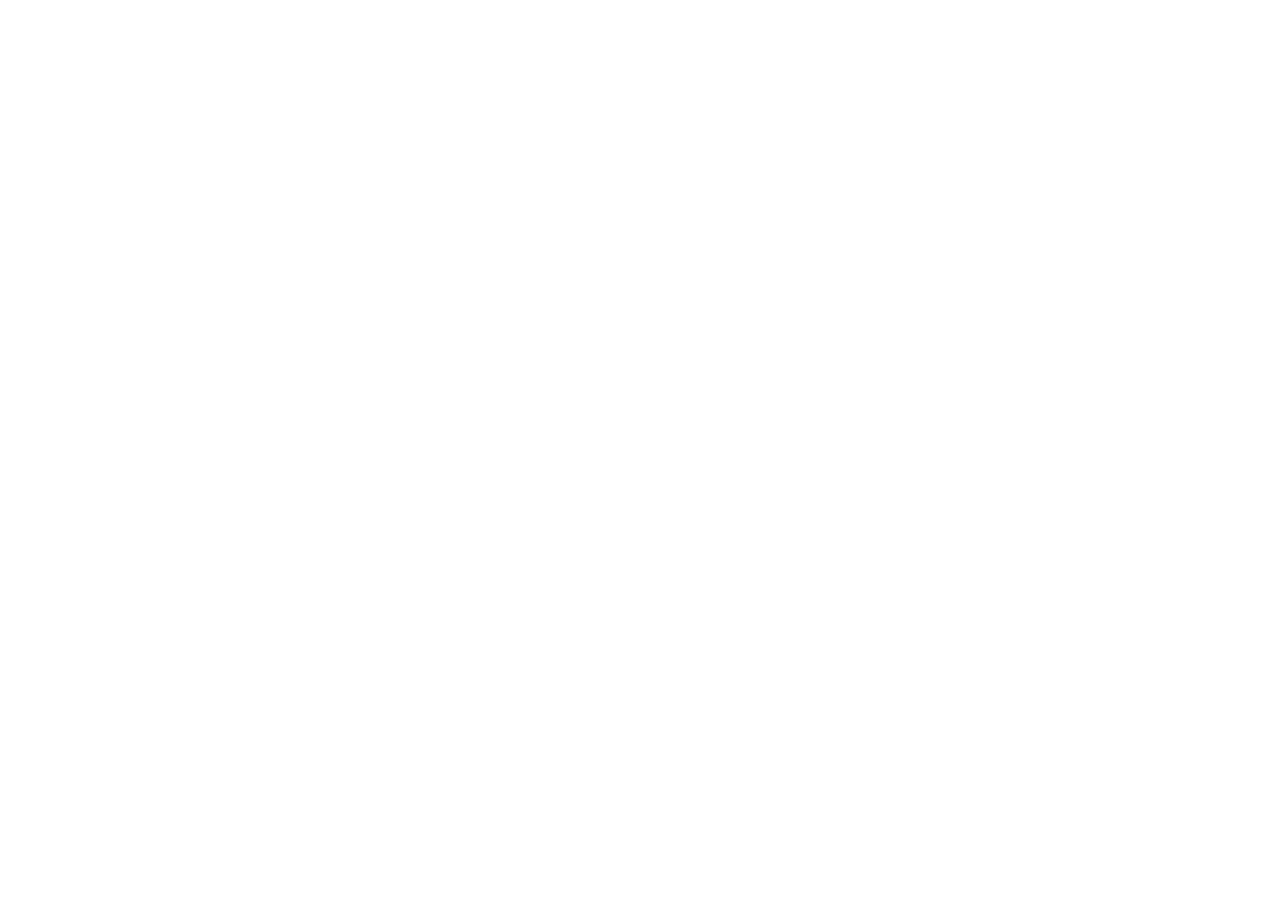
==== about/index.html @ 69d8d815 "Add files via upload" ====
<!DOCTYPE html>
<html lang="en">
<head>
  <meta charset="UTF-8">
  <meta http-equiv="X-UA-Compatible" content="IE=edge">
  <meta name="viewport" content="width=device-width, initial-scale=1.0">
  <title>Document</title>
</head>
<body>
  
</body>
</html>
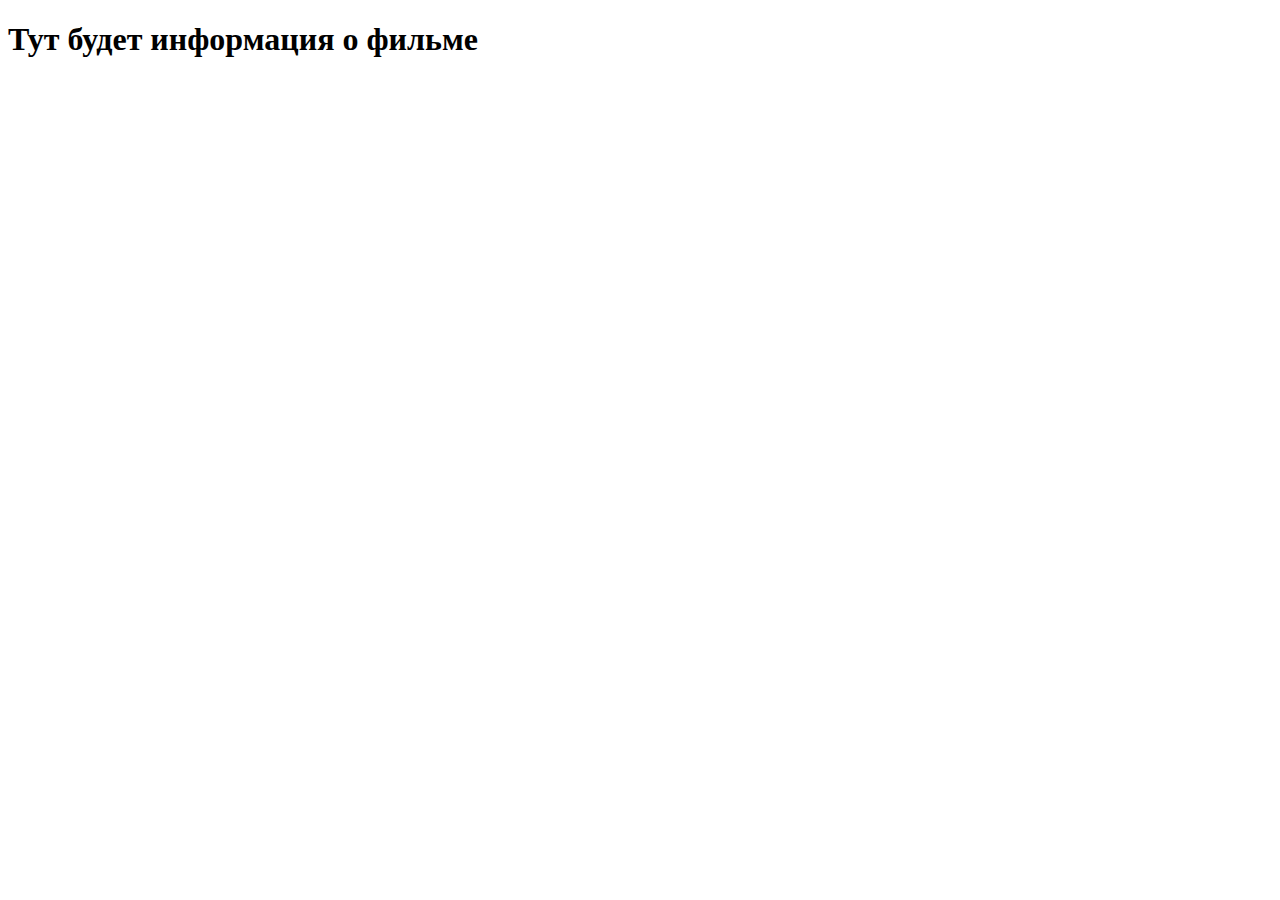
==== commit 32df81b8: "Update index.html" ====
--- a/about/index.html
+++ b/about/index.html
@@ -4,9 +4,9 @@
   <meta charset="UTF-8">
   <meta http-equiv="X-UA-Compatible" content="IE=edge">
   <meta name="viewport" content="width=device-width, initial-scale=1.0">
-  <title>Document</title>
+  <title>Venom 2 - о фильме</title>
 </head>
 <body>
-  
+  <h1>Тут будет информация о фильме</h1>
 </body>
-</html>+</html>
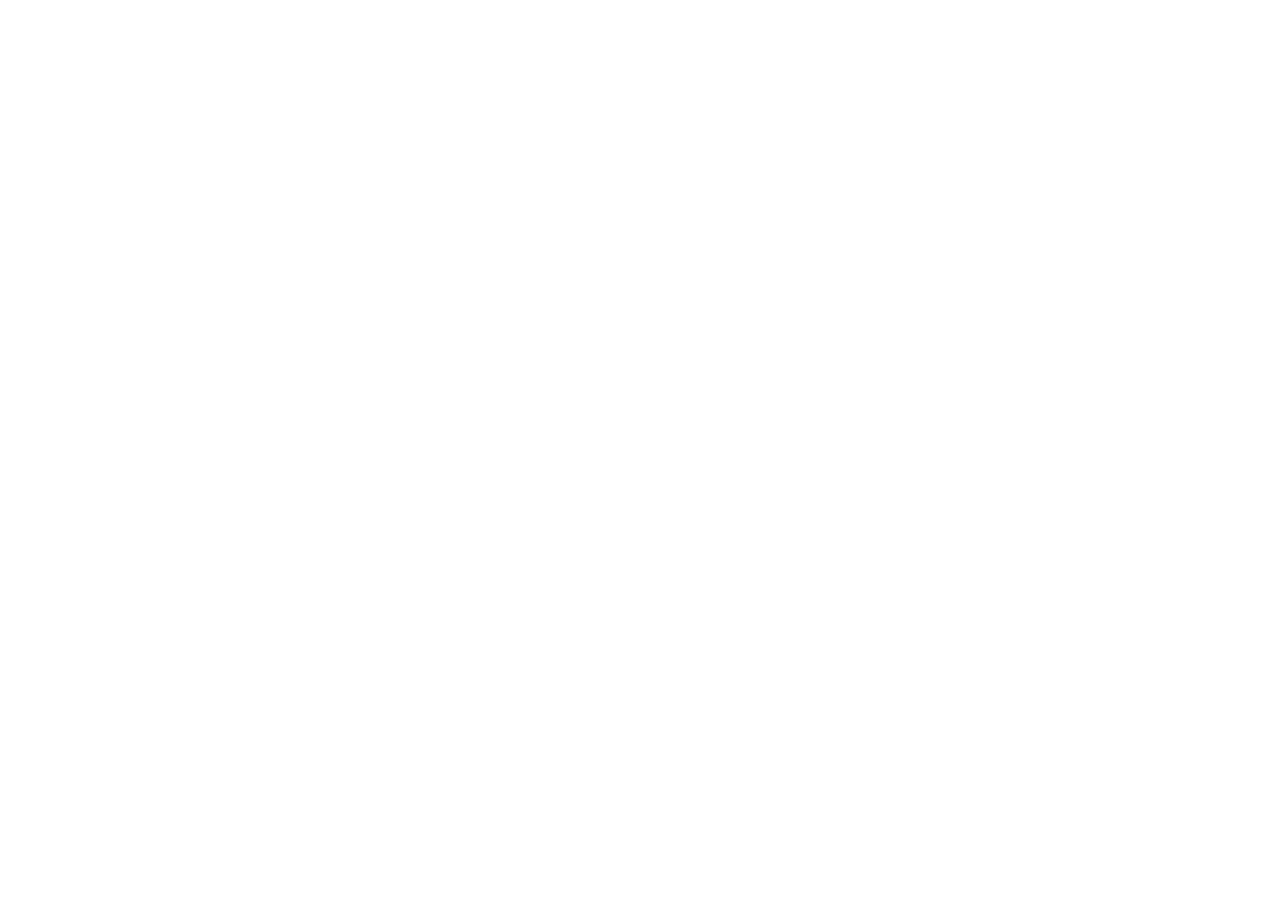
==== commit e9030da5: "Добавлены изображения на фон. Свёрстана главная страница." ====
--- a/about/index.html
+++ b/about/index.html
@@ -4,9 +4,9 @@
   <meta charset="UTF-8">
   <meta http-equiv="X-UA-Compatible" content="IE=edge">
   <meta name="viewport" content="width=device-width, initial-scale=1.0">
-  <title>Venom 2 - о фильме</title>
+  <title>Document</title>
 </head>
 <body>
-  <h1>Тут будет информация о фильме</h1>
+  
 </body>
-</html>
+</html>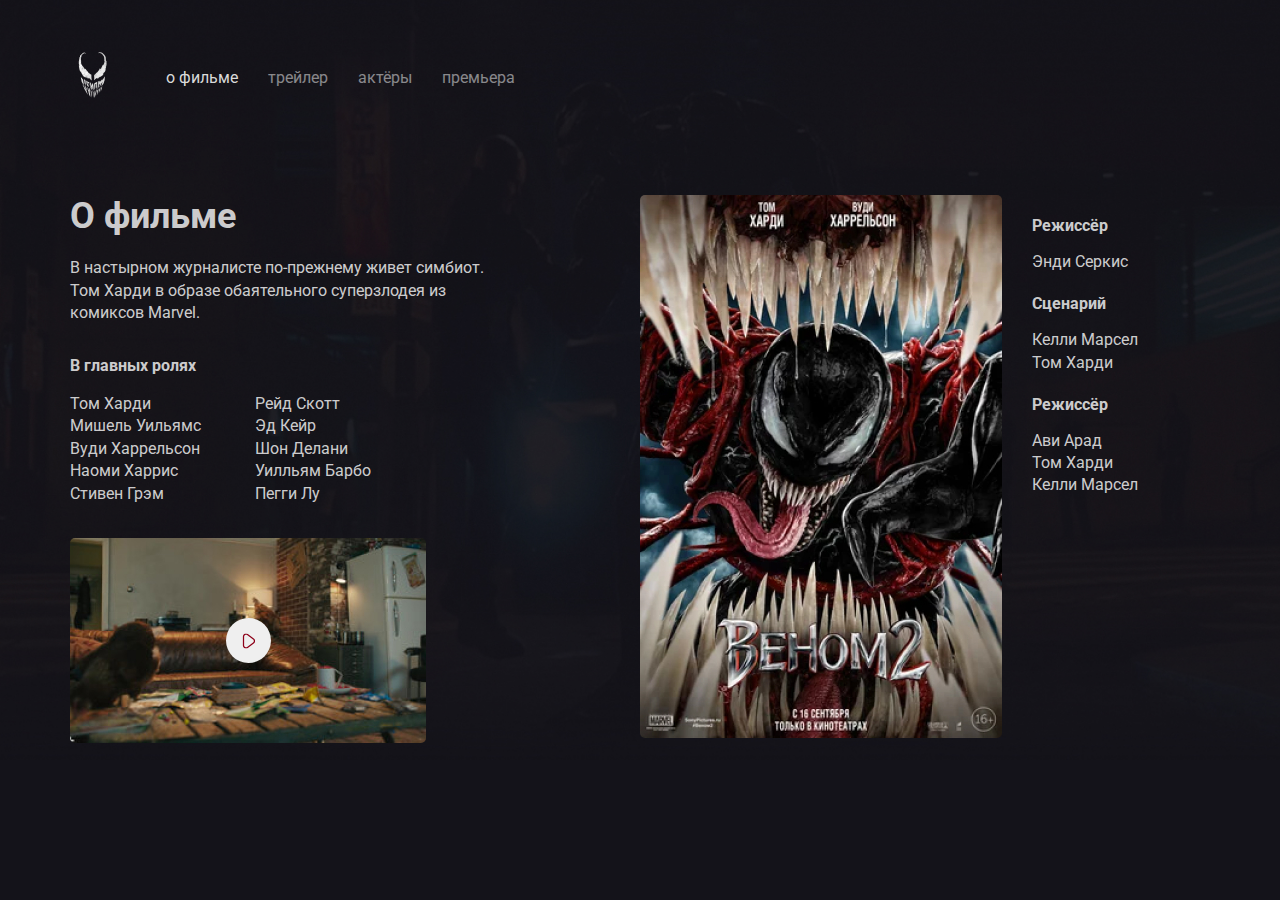
==== commit 569af0c0: "Свёрстана страница "о фильме"." ====
--- a/about/index.html
+++ b/about/index.html
@@ -1,12 +1,80 @@
 <!DOCTYPE html>
-<html lang="en">
+<html lang="ru">
 <head>
   <meta charset="UTF-8">
   <meta http-equiv="X-UA-Compatible" content="IE=edge">
   <meta name="viewport" content="width=device-width, initial-scale=1.0">
-  <title>Document</title>
+  <title>Venom 2 - сайт о фильме</title>
+  <link rel="preconnect" href="https://fonts.gstatic.com">
+  <link href="https://fonts.googleapis.com/css2?family=Roboto:wght@400;700&display=swap" rel="stylesheet">
+  <link rel="stylesheet" href="../css/normalize.css">
+  <link rel="stylesheet" href="../css/main.css">
+  <script src="../scripts/main.js"></script>
 </head>
-<body>
-  
+<body class="primary-bg">
+  <div class="container">
+    <header class="header">
+      <a href="/" class="logo-link">
+        <img width="46" height="71" src="../images/logo.png" alt="logo: venom 2">
+      </a>
+      <nav class="nav">
+        <ul class="nav-list">
+          <li class="nav-list-item"><a href="../about" class="nav-list-link link-active">о фильме</a></li>
+          <li class="nav-list-item"><a href="../trailer" class="nav-list-link">трейлер</a></li>
+          <li class="nav-list-item"><a href="../actors" class="nav-list-link">актёры</a></li>
+          <li class="nav-list-item"><a href="../premier" class="nav-list-link">премьера</a></li>
+        </ul>
+      </nav>
+    </header>
+    <div class="content">
+      <div class="col">
+        <h2 class="content-title">О фильме</h2>
+        <p class="content-text">В настырном журналисте по-прежнему живет симбиот. Том Харди в образе обаятельного суперзлодея из комиксов Marvel.</p>
+        <h2 class="content-subtitle">В главных ролях</h2>
+        <ul class="list">
+          <li class="list-item">Том Харди</li>
+          <li class="list-item">Мишель Уильямс</li>
+          <li class="list-item">Вуди Харрельсон</li>
+          <li class="list-item">Наоми Харрис</li>
+          <li class="list-item">Стивен Грэм</li>
+          <li class="list-item">Рейд Скотт</li>
+          <li class="list-item">Эд Кейр</li>
+          <li class="list-item">Шон Делани</li>
+          <li class="list-item">Уилльям Барбо</li>
+          <li class="list-item">Пегги Лу</li>
+        </ul>
+        <div class="trailer">
+          <button class="play">
+            <img class="play-icon" src="../images/play.svg" alt="icon: play">
+          </button>
+        </div>
+      </div>
+      <!-- /.col -->
+      <div class="col">
+        <div class="poster-wrapper">
+          <img src="../images/poster.jpg" alt="photo: venom 2 poster" class="poster">
+          <div class="creators">
+            <h2 class="content-subtitle">Режиссёр</h2>
+            <ul class="list">
+              <li class="list-item">Энди Серкис</li>
+            </ul>
+            <h2 class="content-subtitle">Сценарий</h2>
+            <ul class="list">
+              <li class="list-item">Келли Марсел</li>
+              <li class="list-item">Том Харди</li>
+            </ul>
+            <h2 class="content-subtitle">Режиссёр</h2>
+            <ul class="list">
+              <li class="list-item">Ави Арад</li>
+              <li class="list-item">Том Харди</li>
+              <li class="list-item">Келли Марсел</li>
+            </ul>
+          </div>
+        </div>
+      </div>
+      <!-- /.col -->
+    </div>
+    <!-- /.content -->
+  </div>
 </body>
 </html>--- a/css/main.css
+++ b/css/main.css
@@ -0,0 +1,183 @@
+* {
+  box-sizing: border-box;
+}
+body {
+  background-color: #14131a;
+  color: #fff;
+  font-family: "Roboto", sans-serif;
+  margin: 0;
+  padding: 0;
+}
+.container {
+  max-width: 1140px;
+  margin: 0 auto;
+}
+.header {
+  display: flex;
+  align-items: center;
+  padding-top: 40px;
+  margin-bottom: 80px;
+}
+.logo-link {
+  display: inline-block;
+  margin-right: 50px;
+}
+.link-active {
+  color: #fff;
+}
+.nav-list {
+  list-style: none;
+  margin: 0;
+  padding: 0;
+  display: flex;
+}
+.nav-list-item {
+  margin-right: 30px;
+}
+.nav-list-link {
+  text-decoration: none;
+  color: rgba(255, 255, 255, 0.5);
+  transition: color 0.2s ease;
+}
+.nav-list-link.link-active {
+  color: #dadada;
+}
+.nav-list-link:hover {
+  color: #dadada;
+}
+.film-date {
+  display: block;
+  font-size: 24px;
+  line-height: 28px;
+  color: rgba(255, 255, 255, 0.8);
+  margin-bottom: 38px;
+}
+.film-description {
+  font-size: 16px;
+  line-height: 140%;
+  color: rgba(255, 255, 255, 0.8);
+  max-width: 423px;
+  margin-top: 40px;
+}
+.button-group {
+  margin-top: 70px;
+}
+.button {
+  padding: 15px 30px;
+  border: none;
+  border-radius: 5px;
+  text-decoration: none;
+  cursor: pointer;
+}
+.button-icon,
+.button-text {
+  display: inline-block;
+  vertical-align: middle;
+}
+.button-text {
+  font-size: 14px;
+  line-height: 16px;
+  margin-left: 10px;
+}
+.button-primary {
+  color: #8d0019;
+  background-color: #fff;
+}
+.button-link {
+  color: #fff;
+}
+.venom {
+  position: absolute;
+  top: 0;
+  right: 0;
+}
+.blood {
+  background: url(../images/blood.png) no-repeat top right,
+    #14131a url(../images/background.jpg) no-repeat center / 100%;
+}
+.primary-bg {
+  background: #14131a url(../images/background.jpg) no-repeat center / 100%;
+}
+.content {
+  display: flex;
+}
+.col {
+  flex-basis: 50%;
+}
+.content-title {
+  margin-top: 0;
+  font-weight: bold;
+  font-size: 36px;
+  line-height: 42px;
+
+  color: rgba(255, 255, 255, 0.8);
+  margin-bottom: 20px;
+}
+.content-text {
+  font-size: 16px;
+  line-height: 140%;
+  /* or 22px */
+  margin-bottom: 30px;
+
+  color: rgba(255, 255, 255, 0.8);
+  max-width: 423px;
+}
+.content-subtitle {
+  font-weight: bold;
+  font-size: 16px;
+  line-height: 140%;
+  /* or 22px */
+
+  color: rgba(255, 255, 255, 0.8);
+}
+.content .list {
+  list-style: none;
+  padding: 0;
+  column-count: 2;
+  column-gap: 20px;
+  margin-bottom: 33px;
+  max-width: 350px;
+}
+.content .list-item {
+  font-size: 16px;
+  line-height: 140%;
+  color: rgba(255, 255, 255, 0.8);
+}
+.trailer {
+  width: 356px;
+  height: 205px;
+  background: url("../images/trailer.jpg") no-repeat center / contain;
+  display: flex;
+  align-items: center;
+  justify-content: center;
+  border-radius: 5px;
+}
+.trailer .play {
+  width: 45px;
+  height: 45px;
+  border-radius: 50%;
+  border: none;
+  display: flex;
+  justify-content: center;
+  align-items: center;
+  cursor: pointer;
+}
+.poster-wrapper {
+  display: flex;
+}
+.poster {
+  width: 362px;
+  border-radius: 5px;
+  margin-right: 30px;
+}
+
+.creators .list {
+  column-count: unset;
+  margin-bottom: 20px;
+}
+.creators .content-subtitle {
+  margin-top: 20px;
+}
+.creators .list {
+  margin-top: 5px;
+}
